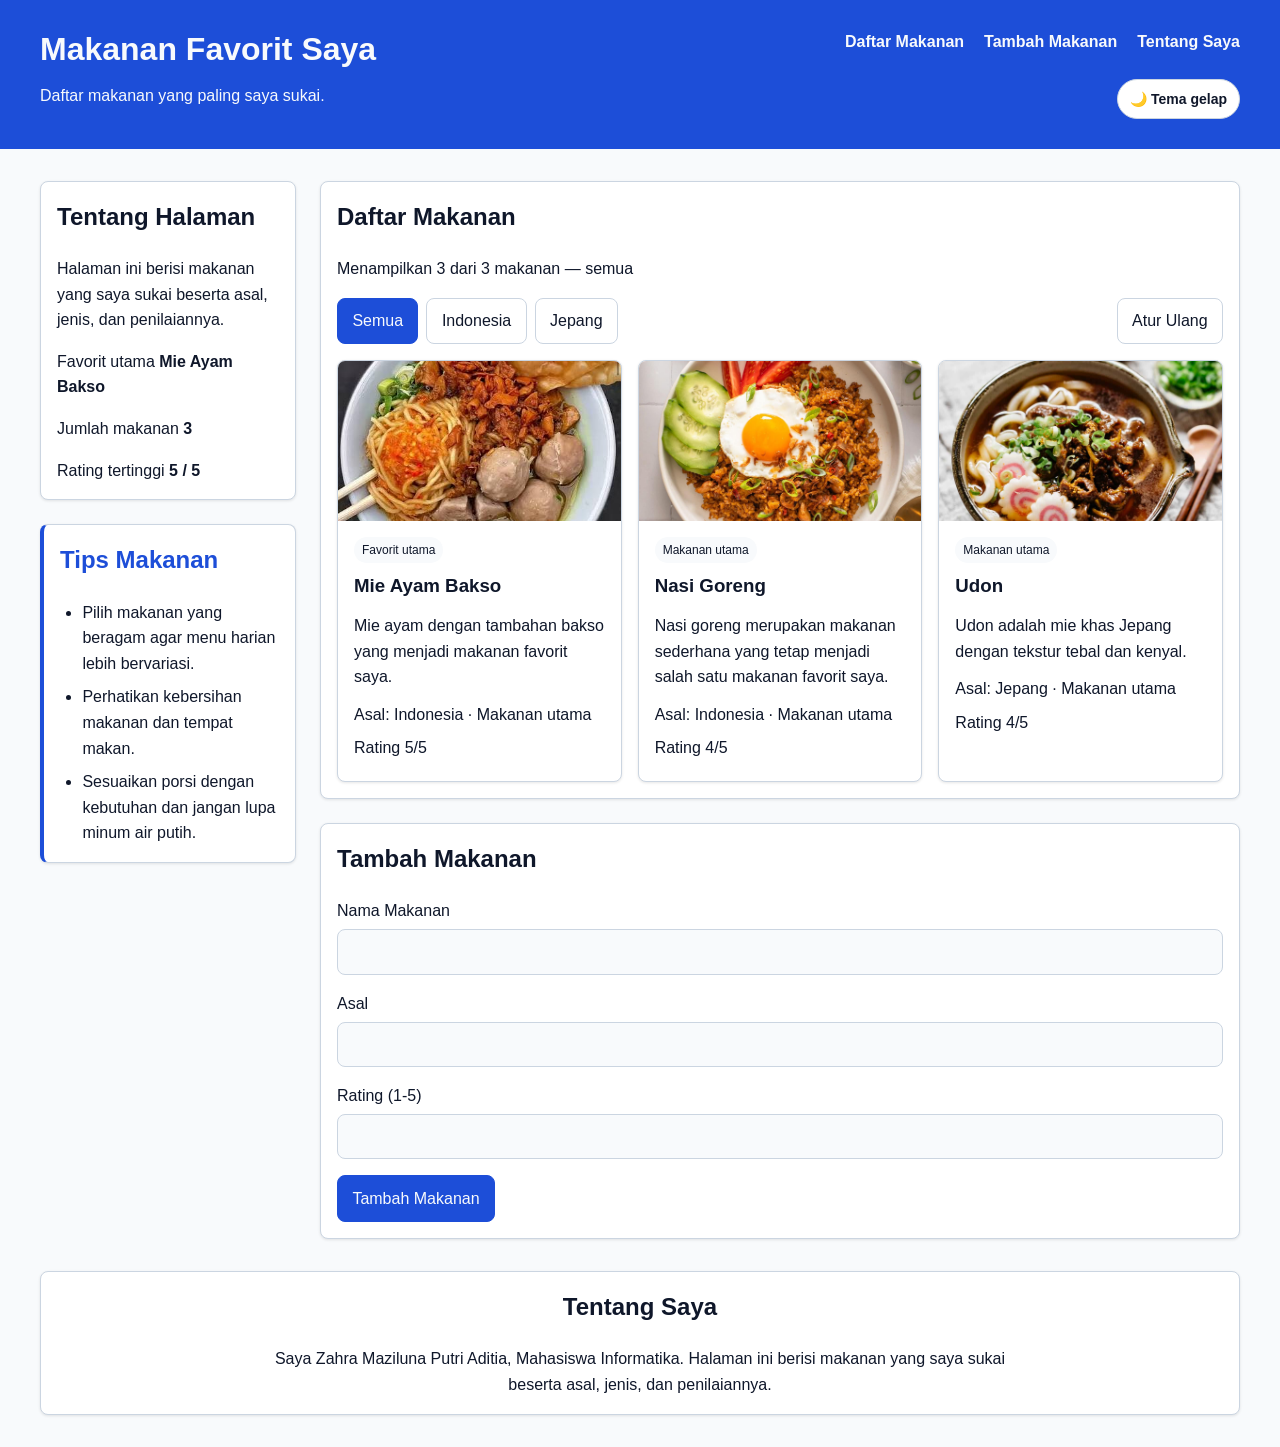
==== worksheet-p11/profil.html @ 97e6ceec "Complete WS11 milestone and documentation Co-authored-by: Copilot <223556219+Copilot@users.noreply.g" ====
<!DOCTYPE html>
<html lang="id">
<head>
  <meta charset="UTF-8">
  <meta name="viewport" content="width=device-width, initial-scale=1.0">
  <title>Makanan Favorit Saya</title>
  <link rel="stylesheet" href="tokens.css">
  <link rel="stylesheet" href="base.css">
  <link rel="stylesheet" href="layout.css">
  <link rel="stylesheet" href="komponen.css">
  <link rel="stylesheet" href="tema.css">
  <link rel="stylesheet" href="responsif.css">
</head>
<body>
  <header class="header">
    <div class="header-inner">
      <div class="judul-header">
        <h1>Makanan Favorit Saya</h1>
        <p>Daftar makanan yang paling saya sukai.</p>
      </div>
      <div class="header-tools">
        <nav class="nav-menu">
          <a href="#daftar-makanan">Daftar Makanan</a>
          <a href="#tambah-makanan">Tambah Makanan</a>
          <a href="#tentang-saya">Tentang Saya</a>
        </nav>
        <div class="pengaturan-tema">
          <input type="checkbox" id="tema" class="pengalih-tema">
          <label for="tema" class="tombol-tema">🌙 Tema gelap</label>
        </div>
      </div>
    </div>
  </header>

  <main class="layout-container">
    <aside class="sidebar-stack">
      <section class="section-card panel-halaman">
        <h2>Tentang Halaman</h2>
        <p id="deskripsi-halaman">Halaman ini berisi makanan yang saya sukai beserta asal, jenis, dan penilaiannya.</p>
        <p>Favorit utama <strong id="stat-favorit">-</strong></p>
        <p>Jumlah makanan <strong id="stat-jumlah">-</strong></p>
        <p>Rating tertinggi <strong id="stat-rating">-</strong></p>
      </section>
      <section id="tips-makanan" class="section-card tips-card">
        <h2>Tips Makanan</h2>
        <ul>
          <li>Pilih makanan yang beragam agar menu harian lebih bervariasi.</li>
          <li>Perhatikan kebersihan makanan dan tempat makan.</li>
          <li>Sesuaikan porsi dengan kebutuhan dan jangan lupa minum air putih.</li>
        </ul>
      </section>
    </aside>

    <div class="main-content">
      <section id="daftar-makanan" class="section-card">
        <h2>Daftar Makanan</h2>
        <p id="info-kategori" aria-live="polite">Memuat daftar makanan...</p>
        <div class="filter-bar" aria-label="Filter makanan">
          <div class="filter-buttons">
            <button type="button" class="btn-filter active" data-kategori="semua" aria-pressed="true">Semua</button>
            <button type="button" class="btn-filter" data-kategori="Indonesia" aria-pressed="false">Indonesia</button>
            <button type="button" class="btn-filter" data-kategori="Jepang" aria-pressed="false">Jepang</button>
          </div>
          <button type="button" id="btn-reset" class="btn-reset">Atur Ulang</button>
        </div>
        <p id="status-makanan" class="status-msg" role="status" hidden></p>
        <div id="makanan-list" class="makanan-grid" aria-live="polite"></div>
      </section>

      <section id="tambah-makanan" class="section-card">
        <h2>Tambah Makanan</h2>
        <form id="form-tambah">
          <div class="form-group">
            <label for="nama">Nama Makanan</label>
            <input type="text" id="nama" required>
          </div>
          <div class="form-group">
            <label for="asal">Asal</label>
            <input type="text" id="asal" required>
          </div>
          <div class="form-group">
            <label for="rating">Rating (1-5)</label>
            <input type="number" id="rating" min="1" max="5" step="0.1" required>
          </div>
          <button type="submit" class="btn-submit">Tambah Makanan</button>
        </form>
      </section>

    </div>
  </main>

  <section id="tentang-saya" class="section-card tentang-saya">
    <h2>Tentang Saya</h2>
    <p id="deskripsi-saya">-</p>
  </section>

  <script type="module" src="js/app.js"></script>
</body>
</html>
---- worksheet-p11/tokens.css ----
:root {
  --blue-700: #1D3A8C;
  --blue-500: #2563EB;

  --gray-50: #F8FAFC;
  --gray-900: #0F172A;

  --space-1: 0.25rem;
  --space-2: 0.5rem;
  --space-3: 0.75rem;
  --space-4: 1rem;
  --space-6: 1.5rem;

  --radius-md: 0.5rem;
  --radius-full: 999px;

  --shadow-1: 0 1px 3px rgba(0, 0, 0, .10);

  --text-sm: 0.875rem;
  --text-md: 1rem;
  --text-xl: 1.5rem;
  --text-3xl: 2.25rem;
}

:root {
  --color-bg: #F8FAFC;
  --color-fg: #0F172A;
  --color-surface: #FFFFFF;
  --color-border: #CBD5E1;
  --color-primary: #1D4ED8;
  --color-danger: #B00020;
  --color-focus: #2563EB;

  --card-pad: var(--space-4);
  --section-gap: var(--space-6);
}
---- worksheet-p11/base.css ----
:root {
  --primary-color: var(--color-primary);
  --accent-color: #e67e22;
  --bg-color: var(--color-bg);
  --text-color: var(--color-fg);
  --card-bg: var(--color-surface);
}

* {
  box-sizing: border-box;
}

html {
  scroll-behavior: smooth;
}

body {
  font-family: 'Segoe UI', Tahoma, Geneva, Verdana, sans-serif;
  background-color: var(--bg-color);
  color: var(--text-color);
  line-height: 1.6;
  margin: 0;
}

button,
input {
  font: inherit;
}

button,
a,
input {
  -webkit-tap-highlight-color: transparent;
}

:focus-visible {
  outline: 3px solid var(--color-focus);
  outline-offset: 2px;
}
---- worksheet-p11/layout.css ----
.header {
  background-color: var(--primary-color);
  color: var(--color-bg);
  padding: 1.5rem 1rem;
}

.header-inner {
  display: flex;
  justify-content: space-between;
  align-items: center;
  gap: 1.5rem;
  max-width: 75rem;
  margin: 0 auto;
}

.judul-header {
  text-align: left;
}

.judul-header h1 {
  margin: 0;
}

.judul-header p {
  margin: 0.5rem 0 1rem;
}

.header-tools {
  display: flex;
  flex-direction: column;
  align-items: flex-end;
  gap: 0.75rem;
}

.nav-menu {
  display: flex;
  justify-content: flex-end;
  flex-wrap: wrap;
  gap: 0.5rem 1.25rem;
}

.nav-menu a {
  color: inherit;
  font-weight: 600;
  text-decoration: none;
}

.nav-menu a:hover {
  text-decoration: underline;
}

.layout-container {
  display: grid;
  grid-template-columns: minmax(0, 1fr);
  gap: var(--space-6);
  width: min(100% - 2rem, 75rem);
  margin: 2rem auto;
  align-items: start;
}

.sidebar-stack,
.section-card {
  min-width: 0;
}

.section-card {
  padding: var(--space-4);
  border: 1px solid var(--color-border);
  border-radius: var(--radius-md);
  background: var(--color-surface);
  box-shadow: var(--shadow-1);
}

.sidebar h2,
.section-card h2 {
  margin-top: 0;
}

.panel-halaman p:last-child {
  margin-bottom: 0;
}

.sidebar-stack {
  display: grid;
  gap: var(--section-gap);
}

.main-content {
  display: grid;
  gap: var(--section-gap);
  min-width: 0;
}

#tentang-saya.tentang-saya {
  width: min(100% - 2rem, 75rem);
  margin: 0 auto 2rem;
  text-align: center;
}

#tentang-saya.tentang-saya p {
  max-width: 48rem;
  margin: 0 auto;
}

.tips-card {
  border-left: 4px solid var(--color-primary);
}

.tips-card h2 {
  color: var(--color-primary);
}

.tips-card ul {
  margin: 0;
  padding-left: 1.4rem;
}

.tips-card li + li {
  margin-top: 0.5rem;
}

@media (min-width: 60rem) {
  .layout-container {
    grid-template-columns: 16rem minmax(0, 1fr);
  }
}

@media (max-width: 42rem) {
  .header-inner {
    align-items: flex-start;
    flex-direction: column;
    gap: 0.75rem;
  }

  .judul-header p {
    margin-bottom: 0;
  }

  .header-tools {
    align-items: flex-start;
    width: 100%;
  }

  .nav-menu {
    justify-content: flex-start;
  }
}
---- worksheet-p11/komponen.css ----
.filter-bar {
  display: flex;
  justify-content: space-between;
  align-items: center;
  gap: 1rem;
  margin-block: 1rem;
  flex-wrap: wrap;
}

.filter-buttons {
  display: flex;
  gap: 0.5rem;
  flex-wrap: wrap;
}

.btn-filter,
.btn-reset,
.btn-submit {
  padding: 0.6rem 0.9rem;
  border: 1px solid var(--color-border);
  border-radius: var(--radius-md);
  background: var(--color-surface);
  color: var(--color-fg);
  cursor: pointer;
}

.btn-filter.active,
.btn-submit {
  border-color: var(--primary-color);
  background: var(--primary-color);
  color: var(--color-bg);
}

.btn-filter:hover,
.btn-reset:hover {
  border-color: var(--primary-color);
}

.makanan-grid {
  display: grid;
  grid-template-columns: 1fr;
  gap: var(--space-4);
}

.card {
  background: var(--card-bg);
  border: 1px solid var(--color-border);
  border-radius: var(--radius-md);
  overflow: hidden;
  box-shadow: var(--shadow-1);
  transition: transform 0.2s ease;
  display: flex;
  flex-direction: column;
}

.card:hover {
  transform: translateY(-4px);
}

.card img {
  width: 100%;
  height: 160px;
  object-fit: cover;
  background: var(--color-bg);
}

.card-body {
  padding: var(--card-pad);
  flex: 1;
  display: flex;
  flex-direction: column;
  align-items: flex-start;
  overflow-wrap: anywhere;
}

.badge {
  display: inline-block;
  background: var(--color-bg);
  color: var(--color-fg);
  padding: 0.2rem 0.5rem;
  font-size: 0.75rem;
  border-radius: var(--radius-full);
  width: fit-content;
  margin-bottom: 0.5rem;
}

.card h3 {
  margin: 0 0 0.5rem;
}

.asal,
.rating {
  margin: 0.25rem 0;
}

.deskripsi-makanan {
  margin: 0.25rem 0 0.5rem;
}

.harga {
  color: var(--accent-color);
  font-weight: bold;
  font-size: 1.1rem;
  margin: 0.25rem 0;
}

.form-group {
  display: grid;
  gap: 0.35rem;
  margin-bottom: 1rem;
}

.form-group input {
  width: 100%;
  min-height: 2.75rem;
  padding: 0.55rem 0.7rem;
  border: 1px solid var(--color-border);
  border-radius: var(--radius-md);
  background: var(--color-bg);
  color: var(--color-fg);
}

.btn-submit:hover {
  filter: brightness(0.92);
}

.status-msg {
  padding: 1rem;
  border-radius: var(--radius-md);
  background: var(--color-bg);
  color: var(--color-fg);
}

@media (min-width: 48rem) {
  .makanan-grid {
    grid-template-columns: repeat(2, minmax(0, 1fr));
  }
}
---- worksheet-p11/tema.css ----
/* =========================
   TEMA GELAP OTOMATIS
   ========================= */

@media (prefers-color-scheme: dark) {
  :root {
    --color-bg: #0F172A;
    --color-fg: #E2E8F0;
    --color-surface: #1E293B;
    --color-border: #334155;
    --color-primary: #7DA9F7;
    --color-danger: #FF8A8A;
    --color-focus: #FFC000;

    --shadow-1: 0 1px 3px rgba(0, 0, 0, .45);
  }
}


/* =========================
   TOMBOL PENGALIH TEMA
   ========================= */

.pengalih-tema {
  position: absolute;
  opacity: 0;
  pointer-events: none;
}

.tombol-tema {
  display: inline-flex;
  align-items: center;

  padding: var(--space-2) var(--space-3);

  border: 1px solid var(--color-border);
  border-radius: var(--radius-full);

  background: var(--color-surface);
  color: var(--color-fg);

  font-size: var(--text-sm);
  font-weight: 600;

  cursor: pointer;
}

.tombol-tema:hover {
  border-color: var(--color-primary);
  color: var(--color-primary);
}

.pengaturan-tema {
  margin-top: var(--space-3);
}

/* =========================
   MANUAL OVERRIDE
   HARUS SETELAH MEDIA QUERY
   ========================= */

:root:has(#tema:checked) {
  --color-bg: #0F172A;
  --color-fg: #E2E8F0;
  --color-surface: #1E293B;
  --color-border: #334155;
  --color-primary: #7DA9F7;
  --color-danger: #FF8A8A;
  --color-focus: #FFC000;

  --shadow-1: 0 1px 3px rgba(0, 0, 0, .45);
}

:root:has(#tema:not(:checked)) {
  --color-bg: #F8FAFC;
  --color-fg: #0F172A;
  --color-surface: #FFFFFF;
  --color-border: #CBD5E1;
  --color-primary: #1D4ED8;
  --color-danger: #B00020;
  --color-focus: #2563EB;
  --shadow-1: 0 1px 3px rgba(0, 0, 0, .10);
}
---- worksheet-p11/responsif.css ----
img {
  max-width: 100%;
  height: auto;
  display: block;
}

@media (min-width: 60rem) {
  .makanan-grid {
    grid-template-columns: repeat(3, minmax(0, 1fr));
  }
}

@media (max-width: 30rem) {
  .filter-bar {
    align-items: stretch;
  }

  .btn-reset {
    width: 100%;
  }
}

@media (prefers-reduced-motion: reduce) {
  html {
    scroll-behavior: auto;
  }

  *,
  *::before,
  *::after {
    transition-duration: 0.01ms !important;
  }
}
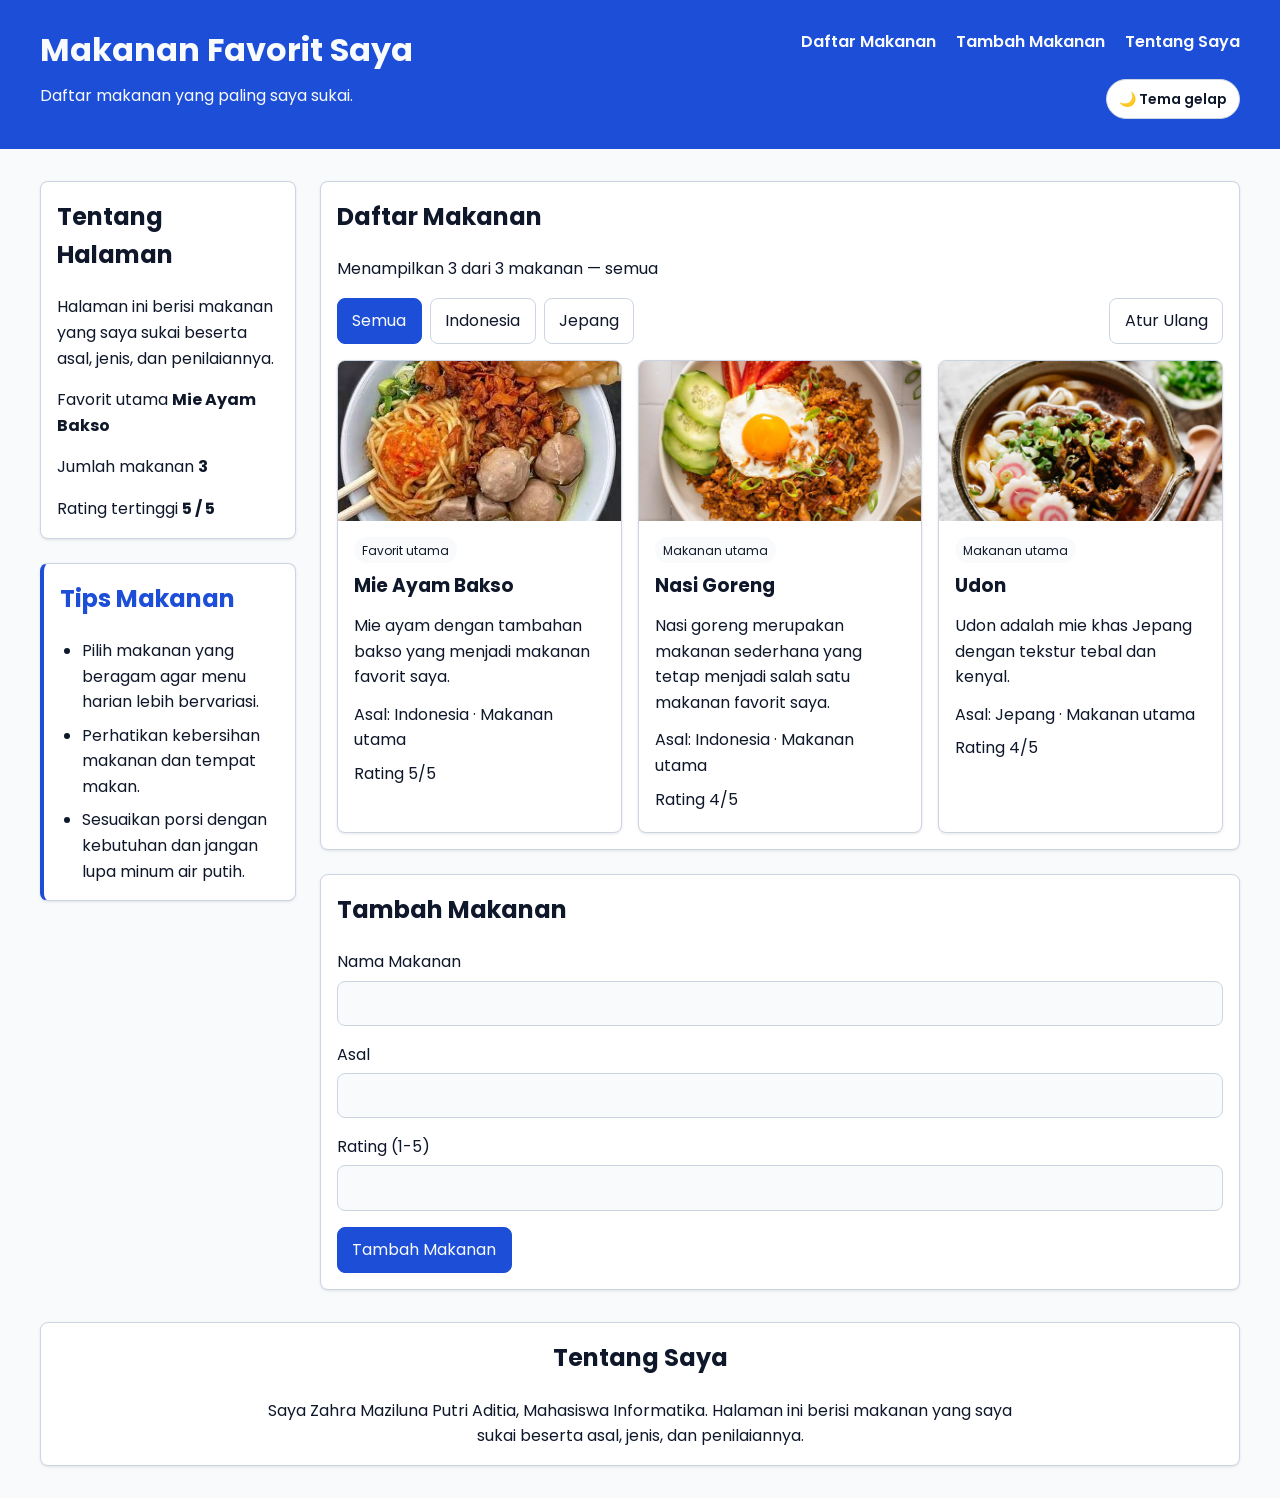
==== commit 02c55211: "Document P6-P11 milestones and use Poppins Co-authored-by: Copilot <223556219+Copilot@users.noreply." ====
--- a/worksheet-p11/profil.html
+++ b/worksheet-p11/profil.html
@@ -4,6 +4,9 @@
   <meta charset="UTF-8">
   <meta name="viewport" content="width=device-width, initial-scale=1.0">
   <title>Makanan Favorit Saya</title>
+  <link rel="preconnect" href="https://fonts.googleapis.com">
+  <link rel="preconnect" href="https://fonts.gstatic.com" crossorigin>
+  <link href="https://fonts.googleapis.com/css2?family=Poppins:wght@400;500;600;700&display=swap" rel="stylesheet">
   <link rel="stylesheet" href="tokens.css">
   <link rel="stylesheet" href="base.css">
   <link rel="stylesheet" href="layout.css">
--- a/worksheet-p11/base.css
+++ b/worksheet-p11/base.css
@@ -15,7 +15,7 @@
 }
 
 body {
-  font-family: 'Segoe UI', Tahoma, Geneva, Verdana, sans-serif;
+  font-family: 'Poppins', sans-serif;
   background-color: var(--bg-color);
   color: var(--text-color);
   line-height: 1.6;
